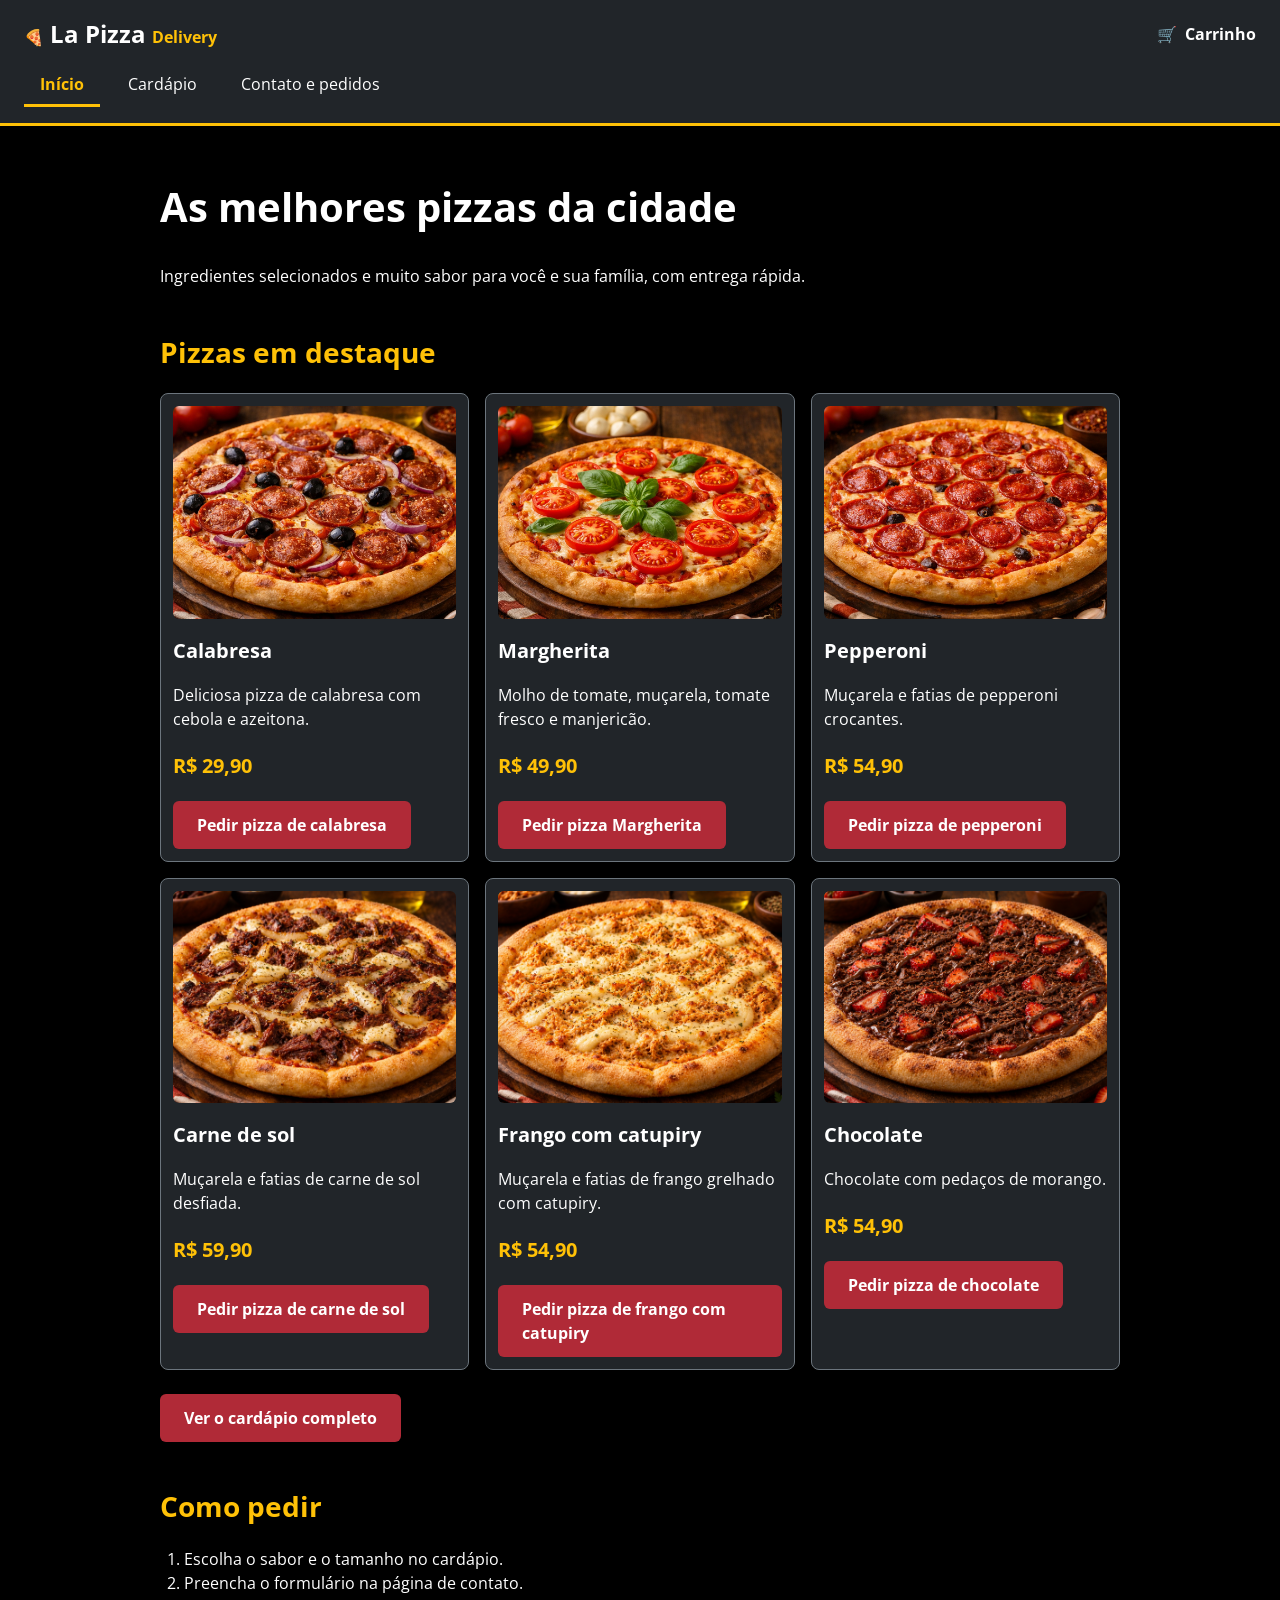
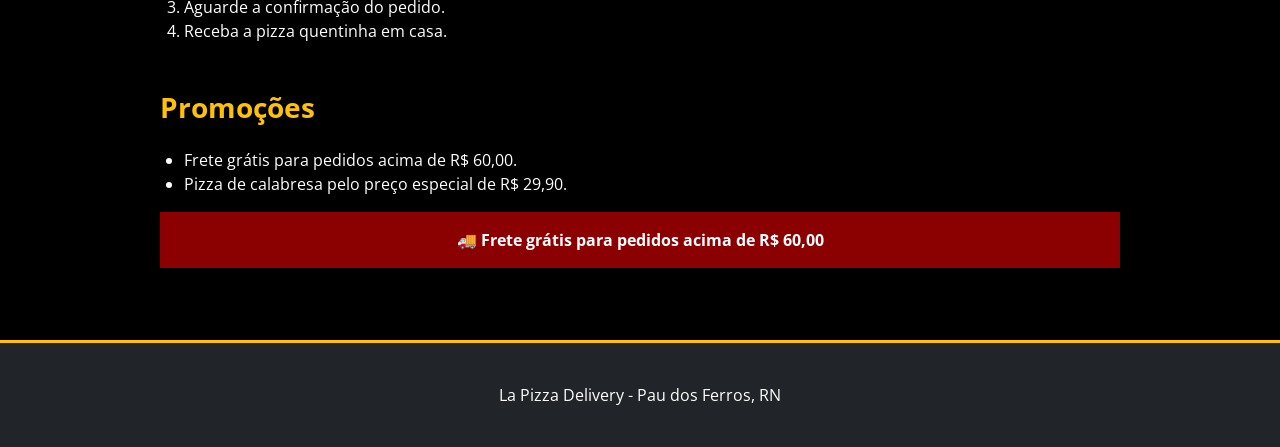
==== index.html @ 9c534f5b "adicionando opções cardápio" ====
<!DOCTYPE html>
<html lang="pt-BR">
<head>
  <meta charset="UTF-8">
  <meta name="viewport" content="width=device-width, initial-scale=1.0">
  <title>La Pizza - Início</title>
  <link rel="stylesheet" href="css/estilo.css">
  <link rel="preconnect" href="https://fonts.googleapis.com">
  <link rel="preconnect" href="https://fonts.gstatic.com" crossorigin>
  <link href="https://fonts.googleapis.com/css2?family=Open+Sans:ital,wght@0,300..800;1,300..800&family=Roboto+Slab:wght@900&display=swap" rel="stylesheet">
</head>
<body>
  <header>
    <p class="marca"><span aria-hidden="true">🍕</span> La Pizza <span>Delivery</span></p>
    <a class="carrinho" href="#"><span aria-hidden="true">🛒</span> Carrinho</a>
    <nav aria-label="Menu principal">
      <ul>
        <li><a href="index.html" aria-current="page">Início</a></li>
        <li><a href="cardapio.html">Cardápio</a></li>
        <li><a href="contato.html">Contato e pedidos</a></li>
      </ul>
    </nav>
  </header>

  <main>
    <section>
      <h1>As melhores pizzas da cidade</h1>
      <p>Ingredientes selecionados e muito sabor para você e sua família, com entrega rápida.</p>
    </section>

    <section>
      <h2>Pizzas em destaque</h2>

      <div class="cartoes">
        <article class="cartao">
          <img src="./img/pizza-1.jpeg" alt="Pizza de calabresa com fatias de calabresa, azeitonas pretas e cebola roxa sobre tábua de madeira">
          <h3>Calabresa</h3>
          <p>Deliciosa pizza de calabresa com cebola e azeitona.</p>
          <p class="preco">R$ 29,90</p>
          <a class="botao" href="contato.html">Pedir pizza de calabresa</a>
        </article>

        <article class="cartao">
          <img src="img/pizza-2.jpeg" alt="Pizza Margherita com rodelas de tomate, muçarela e folhas de manjericão fresco">
          <h3>Margherita</h3>
          <p>Molho de tomate, muçarela, tomate fresco e manjericão.</p>
          <p class="preco">R$ 49,90</p>
          <a class="botao" href="contato.html">Pedir pizza Margherita</a>
        </article>

        <article class="cartao">
          <img src="img/pizza-3.jpeg" alt="Pizza de pepperoni com muçarela derretida sobre tábua de madeira">
          <h3>Pepperoni</h3>
          <p>Muçarela e fatias de pepperoni crocantes.</p>
          <p class="preco">R$ 54,90</p>
          <a class="botao" href="contato.html">Pedir pizza de pepperoni</a>
        </article>

        <article class="cartao">
          <img src="img/pizza-4.png" alt="Pizza de carne de sol com muçarela derretida sobre tábua de madeira">
          <h3>Carne de sol</h3>
          <p>Muçarela e fatias de carne de sol desfiada.</p>
          <p class="preco">R$ 59,90</p>
          <a class="botao" href="contato.html">Pedir pizza de carne de sol</a>
        </article>

        <article class="cartao">
          <img src="img/pizza-5.png" alt="Pizza de frango com catupiry sobre tábua de madeira">
          <h3>Frango com catupiry</h3>
          <p>Muçarela e fatias de frango grelhado com catupiry.</p>
          <p class="preco">R$ 54,90</p>
          <a class="botao" href="contato.html">Pedir pizza de frango com catupiry</a>
        </article>

        <article class="cartao">
          <img src="img/pizza-6.png" alt="Pizza de chocolate com muçarela derretida sobre tábua de madeira">
          <h3>Chocolate</h3>
          <p>Chocolate com pedaços de morango.</p>
          <p class="preco">R$ 54,90</p>
          <a class="botao" href="contato.html">Pedir pizza de chocolate</a>
        </article>
      </div>

      <p><a class="botao"  href="cardapio.html">Ver o cardápio completo</a></p>

    </section>

    <section>
      <h2>Como pedir</h2>
      <ol>
        <li>Escolha o sabor e o tamanho no cardápio.</li>
        <li>Preencha o formulário na página de contato.</li>
        <li>Aguarde a confirmação do pedido.</li>
        <li>Receba a pizza quentinha em casa.</li>
      </ol>
    </section>

    <section>
      <h2>Promoções</h2>

      <ul>
        <li>Frete grátis para pedidos acima de R$ 60,00.</li>
        <li>Pizza de calabresa pelo preço especial de R$ 29,90.</li>
      </ul>

      <p class="promocao">🚚 Frete grátis para pedidos acima de R$ 60,00</p>
    </section>
  </main>

  <footer>
    <p>La Pizza Delivery - Pau dos Ferros, RN</p>

  </footer>
</body>
</html>
---- css/estilo.css ----
:root {
  /* Cores */
  --cor-fundo: #000000;
  --cor-superficie: #212529;
  --cor-texto: #ffffff;
  --cor-destaque: #ffc107;
  --cor-link: #ff6b6b;
  --cor-botao: #b02a37;
  --cor-promocao: #8b0000;
  --cor-borda: #6c757d;
  --cor-campo-fundo: #ffffff;
  --cor-campo-texto: #000000;

  /* Tipografia */
  --fonte-titulo: "Open Sans", sans-serif;
  --fonte-texto: "Open Sans", sans-serif;
  --tamanho-texto: 16px;
  --tamanho-h1: 40px;
  --tamanho-h2: 28px;
  --tamanho-h3: 20px;
}

/* Base */
body {
  background-color: var(--cor-fundo);
  color: var(--cor-texto);
  font-family: var(--fonte-texto);
  font-size: var(--tamanho-texto);
  line-height: 1.5;
  margin: 0;
}

h1, h2, h3 {
  font-family: var(--fonte-titulo);
  line-height: 1.2;
}

h1 {
  font-size: var(--tamanho-h1);
}

h2 {
  font-size: var(--tamanho-h2); color: var(--cor-destaque);
}

h3 {
  font-size: var(--tamanho-h3);
}

a {
  color: var(--cor-link);
}

a:hover {
  color: var(--cor-destaque);
 }

a:focus, input:focus, select:focus, textarea:focus {
  outline: 3px solid var(--cor-destaque);
  outline-offset: 2px;
}

/* Cabeçalho e menu */
header {
  background-color: var(--cor-superficie);
  padding: 16px 24px;
  border-bottom: 3px solid var(--cor-destaque);
  display: flex;
  flex-wrap: wrap;
  align-items: center;
  justify-content: space-between;
}

header nav {
  flex-basis: 100%;
}

.carrinho {
  display: inline-flex;
  align-items: center;
  gap: 8px;
  margin-left: auto;
  color: var(--cor-texto);
  text-decoration: none;
  font-weight: bold;
}

.carrinho:hover {
  color: var(--cor-destaque);
}

.marca {
  font-family: var(--fonte-titulo);
  font-size: 24px;
  font-weight: bold;
  margin: 0;
}

.marca span {
  color: var(--cor-destaque);
  font-size: 16px;
}

nav ul {
  list-style: none;
  margin: 12px 0 0;
  padding: 0;
}
nav li {
  display: inline-block;
  margin-right: 8px;
}
nav a {
  display: inline-block;
  padding: 8px 16px;
  color: var(--cor-texto);
  text-decoration: none;
}
nav a:hover {
  color: var(--cor-destaque);
}

nav a[aria-current="page"] {
  color: var(--cor-destaque);
  border-bottom: 3px solid var(--cor-destaque);
  font-weight: bold;
}

/* Conteúdo  */
main {
  max-width: 960px;
  margin: 0 auto;
  padding: 24px;
}

section {
  margin-bottom: 48px;
}

.botao {
  display: inline-block;
  padding: 12px 24px;
  background-color: var(--cor-botao);
  color: var(--cor-texto);
  text-decoration: none;
  font-weight: bold;
  border: 0;
  border-radius: 6px;
  font-size: var(--tamanho-texto);
  font-family: var(--fonte-texto);
  cursor: pointer;
}
.botao:hover {
  background-color: var(--cor-promocao);
  color: var(--cor-texto);
}

.preco {
  color: var(--cor-destaque);
  font-weight: bold;
  font-size: 20px;
}

.promocao {
  background-color: var(--cor-promocao);
  padding: 16px;
  text-align: center;
  font-weight: bold;
  margin: 0;
}

/* Cartões de pizza  */
.cartoes {
  display: grid;
  grid-template-columns: repeat(3, 1fr);
  gap: 16px;
  margin-bottom: 24px;
}

.cartao {
  background-color: var(--cor-superficie);
  border: 1px solid var(--cor-borda);
  border-radius: 8px;
  padding: 12px;
  margin: 0;
}
.cartao img {
  display: block;
  width: 100%;
  aspect-ratio: 4 / 3;
  object-fit: cover;
  border-radius: 6px;
}

/* Galeria  */
.galeria figure {
  display: inline-block;
  width: 280px;
  margin: 0 16px 16px 0;
  vertical-align: top;
}
.galeria img {
  width: 100%;
  border-radius: 6px;

}
.galeria figcaption {
  padding-top: 8px;
}

/* Listas */
ol, ul {
  padding-left: 24px;
}

dt {
  color: var(--cor-destaque);
  font-weight: bold;
  margin-top: 16px;
}

dd {
  margin-left: 24px;
}

/* Tabela */
table {
  width: 100%;
  border-collapse: collapse;
  background-color: var(--cor-superficie);
}
caption {
  text-align: left;
  padding: 8px 0;
  color: var(--cor-destaque);
  font-weight: bold;
}

th, td {
  border: 1px solid var(--cor-borda);
  padding: 12px;
  text-align: left;
}

thead th {
  background-color: var(--cor-promocao);
}

/* Formulário */
form {
  background-color: var(--cor-superficie);
  border: 1px solid var(--cor-borda);
  border-radius: 8px;
  padding: 24px;
}

label {
  display: block;
  margin-top: 16px;
  font-weight: bold;
}

input[type="text"], 
input[type="email"], 
input[type="tel"], 
select, 
textarea {
  display: block;
  width: 100%;
  max-width: 480px;
  padding: 10px;
  margin-top: 4px;
  background-color: var(--cor-campo-fundo);
  color: var(--cor-campo-texto);
  border: 1px solid var(--cor-borda);
  border-radius: 4px;
  font-family: var(--fonte-texto);
  font-size: var(--tamanho-texto);
}

fieldset {
  border: 1px solid var(--cor-borda);
  margin-top: 16px;
}

legend {
  font-weight: bold;
  padding: 0 8px;
}

fieldset label, label.opcao {
  display: inline-block;
  font-weight: normal;
  margin-top: 8px;
  margin-right: 16px;
}

form .botao {
  margin-top: 24px;
}

/* Rodapé */
footer {
  background-color: var(--cor-superficie);
  border-top: 3px solid var(--cor-destaque);
  padding: 24px;
  text-align: center;
}
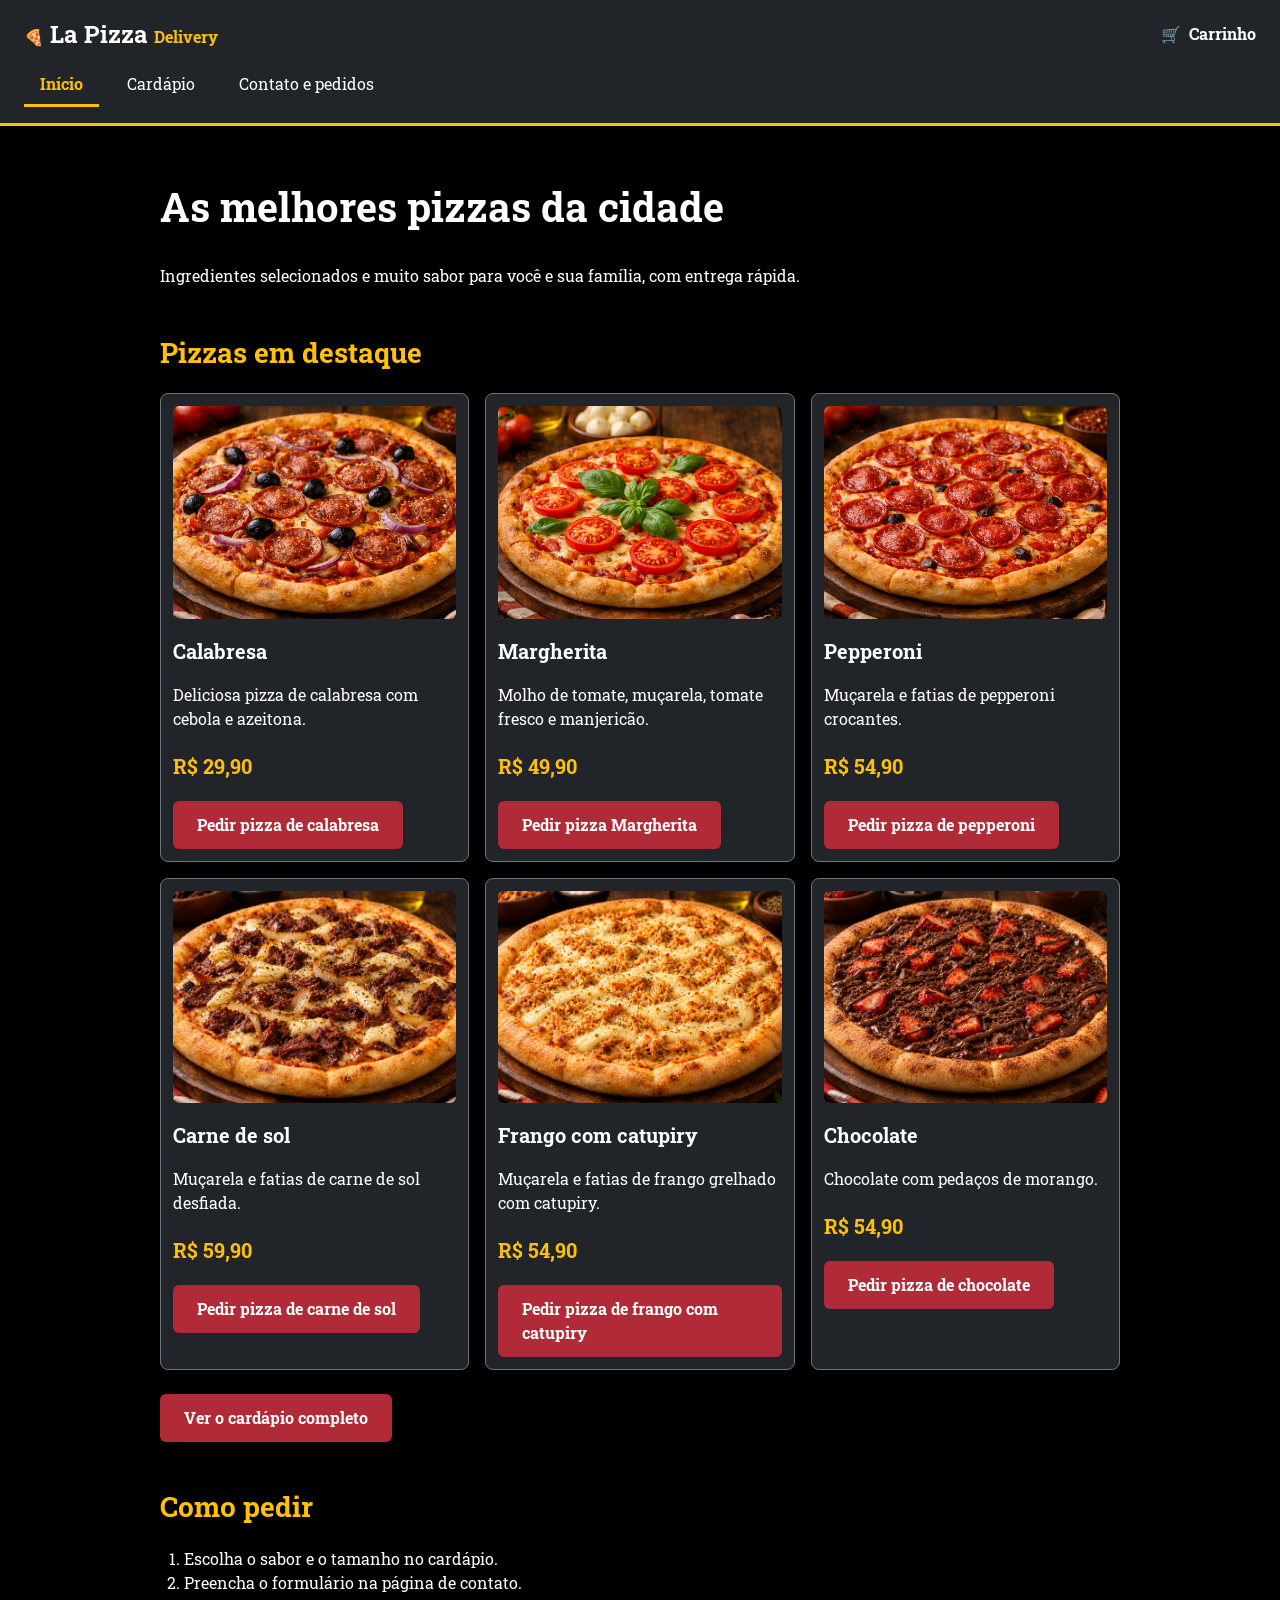
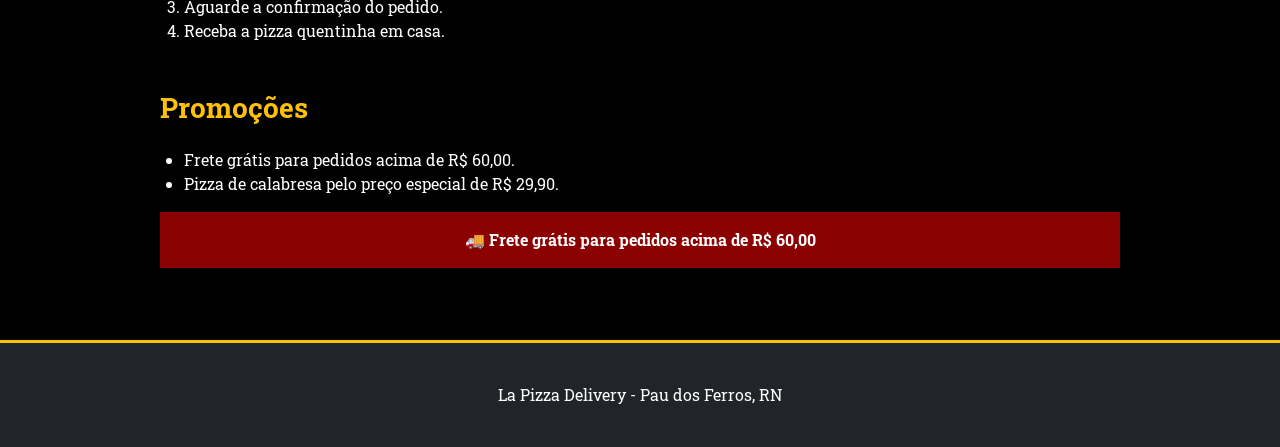
==== commit be626082: "alternado a font-family" ====
--- a/index.html
+++ b/index.html
@@ -8,6 +8,9 @@
   <link rel="preconnect" href="https://fonts.googleapis.com">
   <link rel="preconnect" href="https://fonts.gstatic.com" crossorigin>
   <link href="https://fonts.googleapis.com/css2?family=Open+Sans:ital,wght@0,300..800;1,300..800&family=Roboto+Slab:wght@900&display=swap" rel="stylesheet">
+  <link rel="preconnect" href="https://fonts.googleapis.com">
+  <link rel="preconnect" href="https://fonts.gstatic.com" crossorigin>
+  <link href="https://fonts.googleapis.com/css2?family=Isometra&family=Open+Sans:ital,wght@0,300..800;1,300..800&family=Roboto+Slab:wght@900&family=Roboto:ital,wght@0,100..900;1,100..900&display=swap" rel="stylesheet">
 </head>
 <body>
   <header>
--- a/css/estilo.css
+++ b/css/estilo.css
@@ -12,8 +12,8 @@
   --cor-campo-texto: #000000;
 
   /* Tipografia */
-  --fonte-titulo: "Open Sans", sans-serif;
-  --fonte-texto: "Open Sans", sans-serif;
+  --fonte-titulo: "Roboto Slab", sans-serif;
+  --fonte-texto: "Roboto Slab", sans-serif;
   --tamanho-texto: 16px;
   --tamanho-h1: 40px;
   --tamanho-h2: 28px;
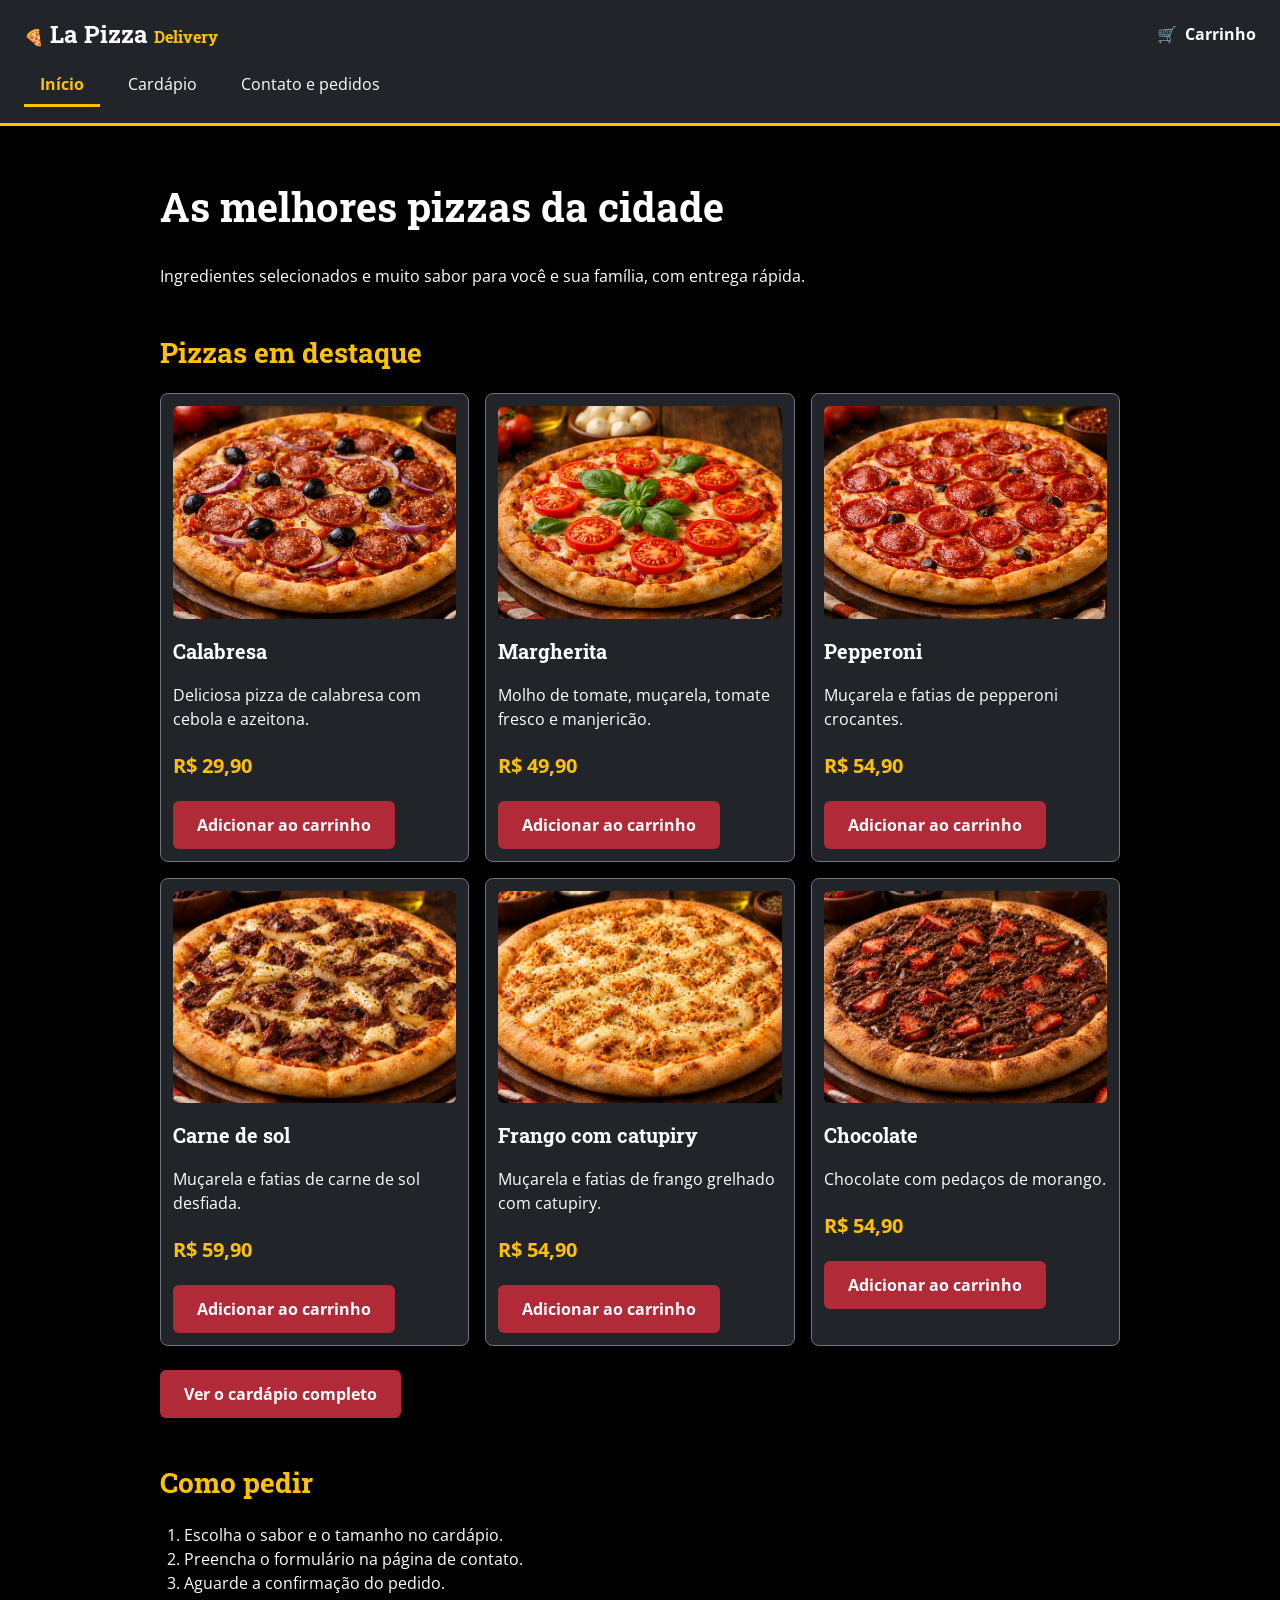
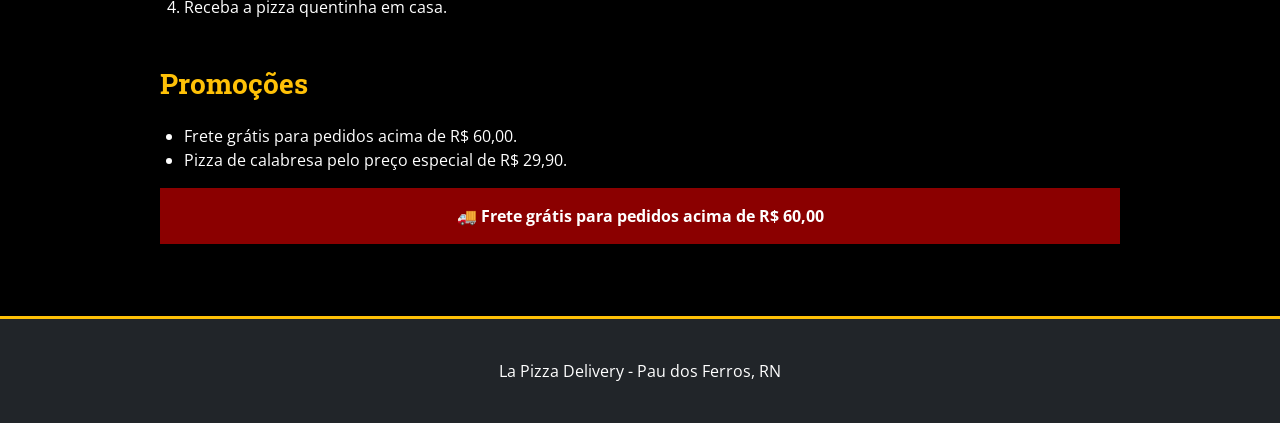
==== commit 8949aa45: "mudando texto do botão" ====
--- a/index.html
+++ b/index.html
@@ -40,7 +40,7 @@
           <h3>Calabresa</h3>
           <p>Deliciosa pizza de calabresa com cebola e azeitona.</p>
           <p class="preco">R$ 29,90</p>
-          <a class="botao" href="contato.html">Pedir pizza de calabresa</a>
+          <a class="botao" href="contato.html">Adicionar ao carrinho</a>
         </article>
 
         <article class="cartao">
@@ -48,7 +48,7 @@
           <h3>Margherita</h3>
           <p>Molho de tomate, muçarela, tomate fresco e manjericão.</p>
           <p class="preco">R$ 49,90</p>
-          <a class="botao" href="contato.html">Pedir pizza Margherita</a>
+          <a class="botao" href="contato.html">Adicionar ao carrinho</a>
         </article>
 
         <article class="cartao">
@@ -56,7 +56,7 @@
           <h3>Pepperoni</h3>
           <p>Muçarela e fatias de pepperoni crocantes.</p>
           <p class="preco">R$ 54,90</p>
-          <a class="botao" href="contato.html">Pedir pizza de pepperoni</a>
+          <a class="botao" href="contato.html">Adicionar ao carrinho</a>
         </article>
 
         <article class="cartao">
@@ -64,7 +64,7 @@
           <h3>Carne de sol</h3>
           <p>Muçarela e fatias de carne de sol desfiada.</p>
           <p class="preco">R$ 59,90</p>
-          <a class="botao" href="contato.html">Pedir pizza de carne de sol</a>
+          <a class="botao" href="contato.html">Adicionar ao carrinho</a>
         </article>
 
         <article class="cartao">
@@ -72,7 +72,7 @@
           <h3>Frango com catupiry</h3>
           <p>Muçarela e fatias de frango grelhado com catupiry.</p>
           <p class="preco">R$ 54,90</p>
-          <a class="botao" href="contato.html">Pedir pizza de frango com catupiry</a>
+          <a class="botao" href="contato.html">Adicionar ao carrinho</a>
         </article>
 
         <article class="cartao">
@@ -80,7 +80,7 @@
           <h3>Chocolate</h3>
           <p>Chocolate com pedaços de morango.</p>
           <p class="preco">R$ 54,90</p>
-          <a class="botao" href="contato.html">Pedir pizza de chocolate</a>
+          <a class="botao" href="contato.html">Adicionar ao carrinho</a>
         </article>
       </div>
 
--- a/css/estilo.css
+++ b/css/estilo.css
@@ -13,7 +13,7 @@
 
   /* Tipografia */
   --fonte-titulo: "Roboto Slab", sans-serif;
-  --fonte-texto: "Roboto Slab", sans-serif;
+  --fonte-texto: "Open Sans", sans-serif;
   --tamanho-texto: 16px;
   --tamanho-h1: 40px;
   --tamanho-h2: 28px;
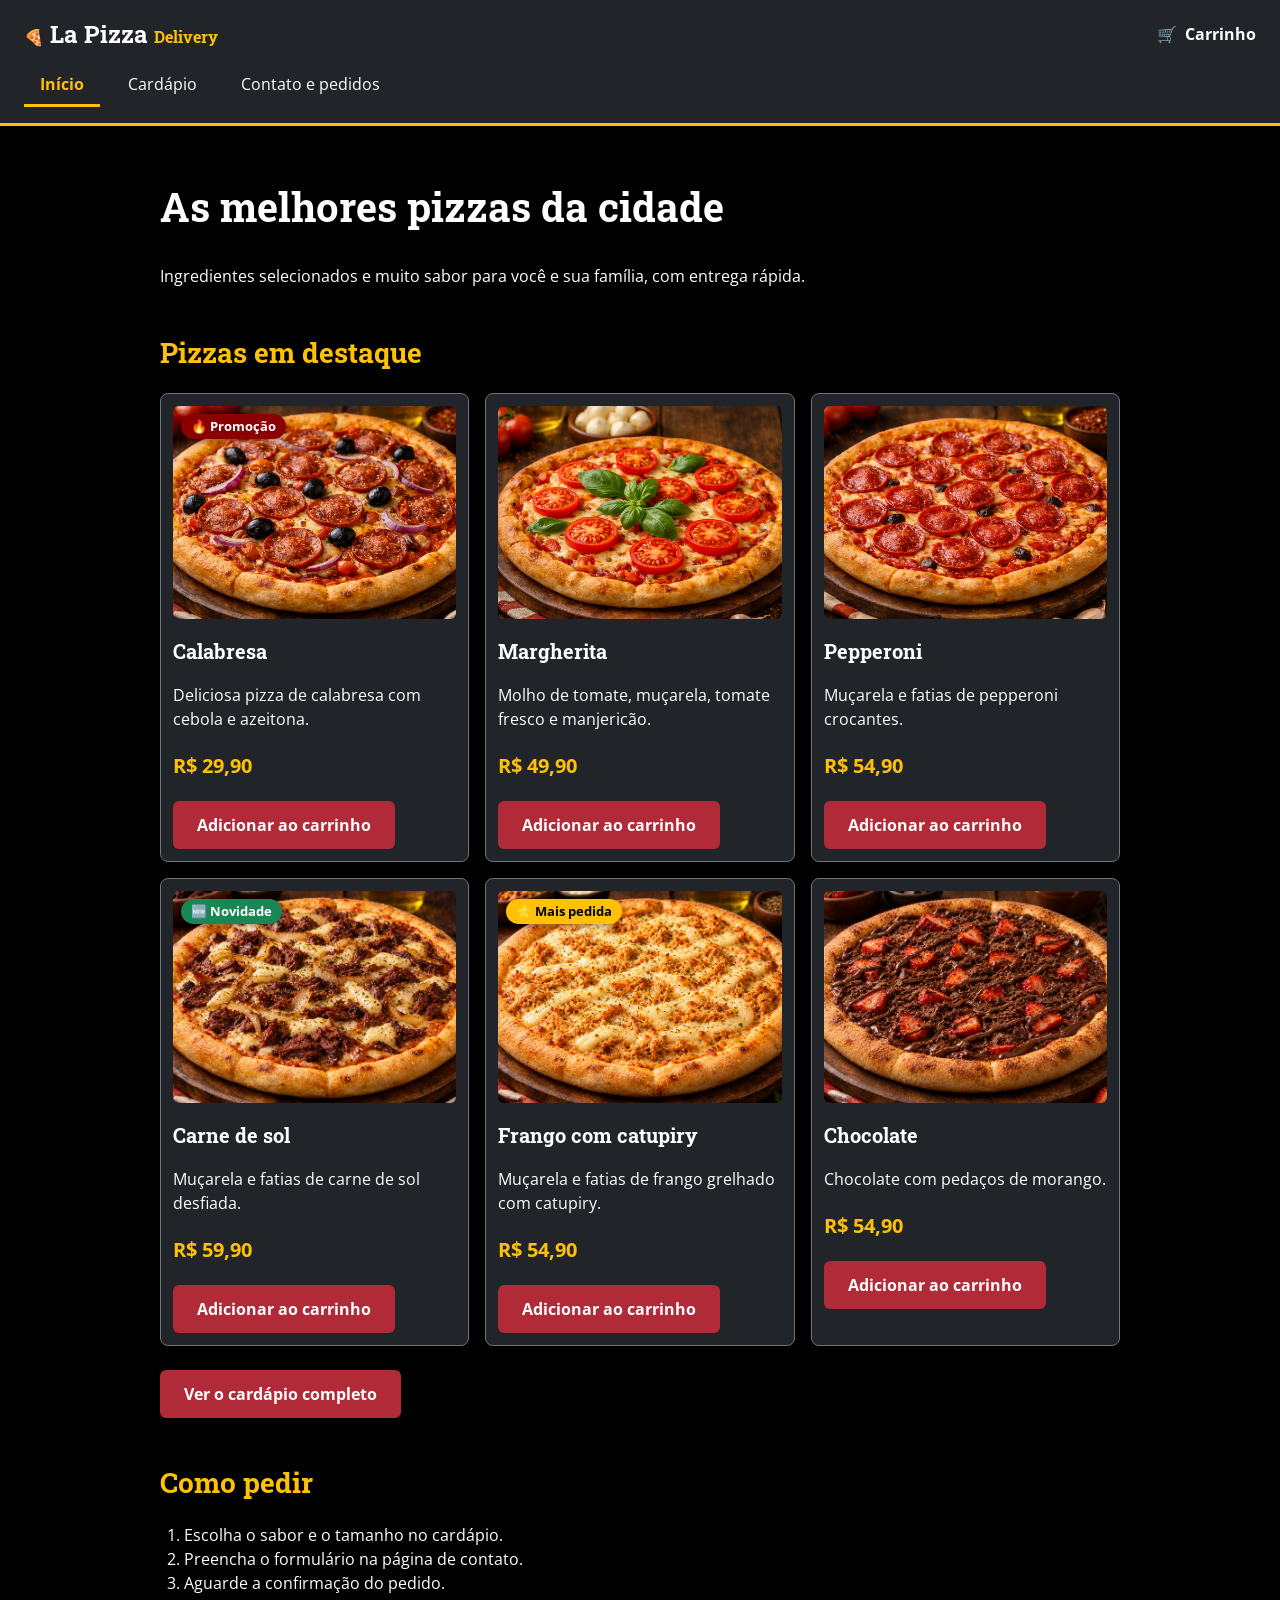
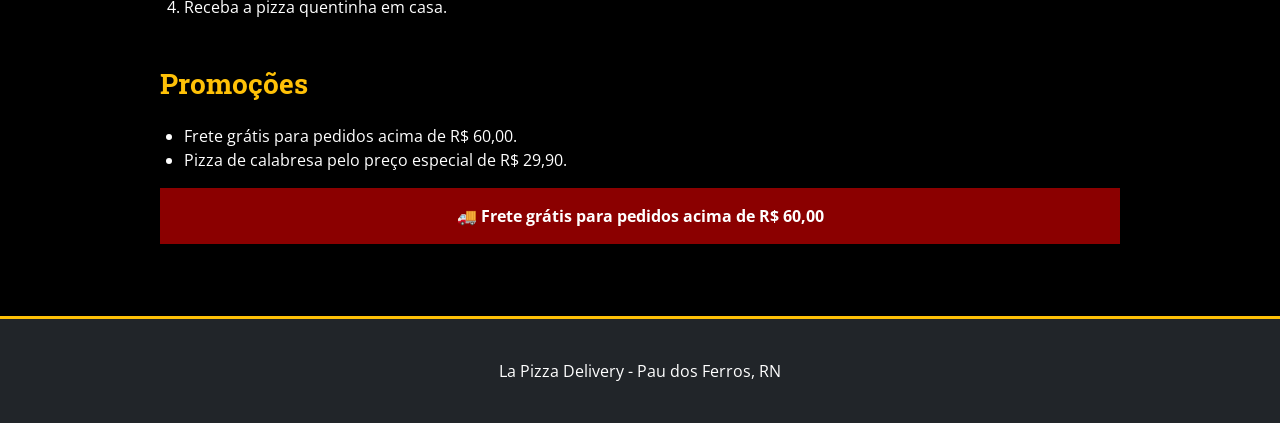
==== commit 2b8f448f: "adicionando destaque para pizza popular, novidade e promoção" ====
--- a/index.html
+++ b/index.html
@@ -35,7 +35,8 @@
       <h2>Pizzas em destaque</h2>
 
       <div class="cartoes">
-        <article class="cartao">
+        <article class="cartao cartao-destaque">
+          <span class="selo selo-promocao">🔥 Promoção</span>
           <img src="./img/pizza-1.jpeg" alt="Pizza de calabresa com fatias de calabresa, azeitonas pretas e cebola roxa sobre tábua de madeira">
           <h3>Calabresa</h3>
           <p>Deliciosa pizza de calabresa com cebola e azeitona.</p>
@@ -59,7 +60,8 @@
           <a class="botao" href="contato.html">Adicionar ao carrinho</a>
         </article>
 
-        <article class="cartao">
+        <article class="cartao cartao-destaque">
+          <span class="selo selo-novidade">🆕 Novidade</span>
           <img src="img/pizza-4.png" alt="Pizza de carne de sol com muçarela derretida sobre tábua de madeira">
           <h3>Carne de sol</h3>
           <p>Muçarela e fatias de carne de sol desfiada.</p>
@@ -67,7 +69,8 @@
           <a class="botao" href="contato.html">Adicionar ao carrinho</a>
         </article>
 
-        <article class="cartao">
+        <article class="cartao cartao-destaque">
+          <span class="selo selo-popular">⭐ Mais pedida</span>
           <img src="img/pizza-5.png" alt="Pizza de frango com catupiry sobre tábua de madeira">
           <h3>Frango com catupiry</h3>
           <p>Muçarela e fatias de frango grelhado com catupiry.</p>
--- a/css/estilo.css
+++ b/css/estilo.css
@@ -53,12 +53,8 @@
 
 a:hover {
   color: var(--cor-destaque);
- }
-
-a:focus, input:focus, select:focus, textarea:focus {
-  outline: 3px solid var(--cor-destaque);
-  outline-offset: 2px;
-}
+}
+
 
 /* Cabeçalho e menu */
 header {
@@ -106,16 +102,19 @@
   margin: 12px 0 0;
   padding: 0;
 }
+
 nav li {
   display: inline-block;
   margin-right: 8px;
 }
+
 nav a {
   display: inline-block;
   padding: 8px 16px;
   color: var(--cor-texto);
   text-decoration: none;
 }
+
 nav a:hover {
   color: var(--cor-destaque);
 }
@@ -150,6 +149,7 @@
   font-family: var(--fonte-texto);
   cursor: pointer;
 }
+
 .botao:hover {
   background-color: var(--cor-promocao);
   color: var(--cor-texto);
@@ -184,12 +184,45 @@
   padding: 12px;
   margin: 0;
 }
+
 .cartao img {
   display: block;
   width: 100%;
   aspect-ratio: 4 / 3;
   object-fit: cover;
   border-radius: 6px;
+}
+
+.cartao-destaque {
+  position: relative;
+  overflow: hidden;
+}
+
+.selo {
+  position: absolute;
+  top: 20px;
+  left: 20px;
+  z-index: 1;
+  padding: 6px 10px;
+  border-radius: 999px;
+  color: var(--cor-texto);
+  font-weight: bold;
+  font-size: 13px;
+  line-height: 1;
+  box-shadow: 0 2px 6px rgba(0, 0, 0, 0.35);
+}
+
+.selo-popular {
+  background-color: var(--cor-destaque);
+  color: #000000
+}
+
+.selo-novidade {
+  background-color: #198754;
+}
+
+.selo-promocao {
+  background-color: var(--cor-promocao);
 }
 
 /* Galeria  */
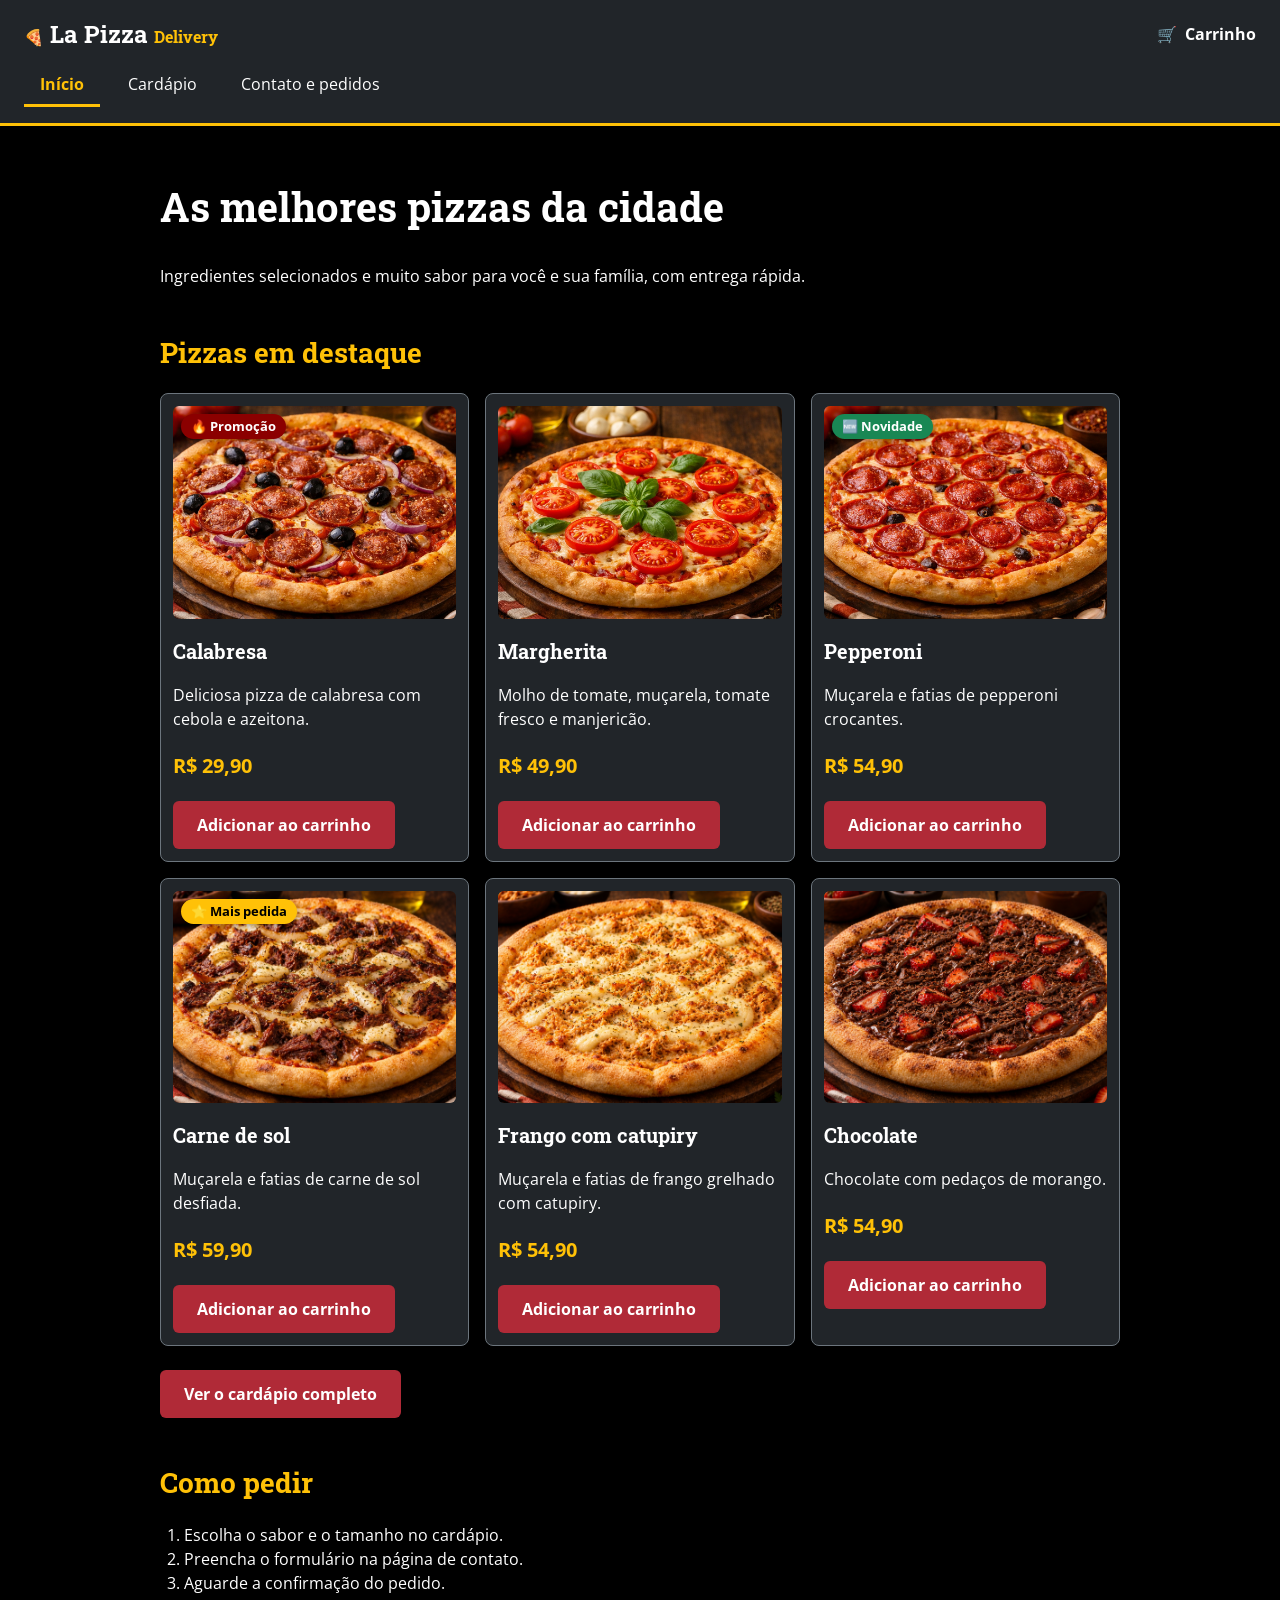
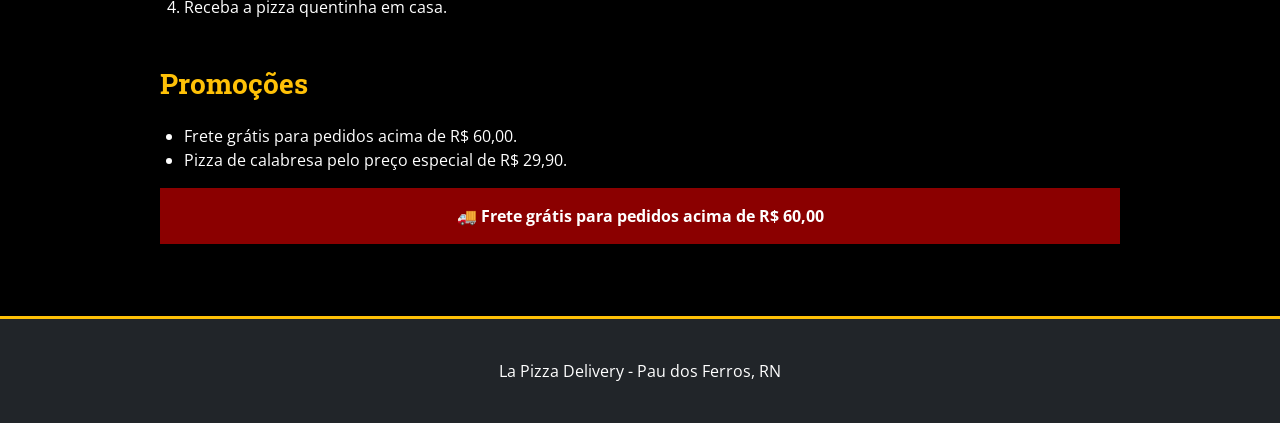
==== commit 95910ba9: "alterando o card de pizza" ====
--- a/index.html
+++ b/index.html
@@ -52,7 +52,8 @@
           <a class="botao" href="contato.html">Adicionar ao carrinho</a>
         </article>
 
-        <article class="cartao">
+        <article class="cartao cartao-destaque">
+          <span class="selo selo-novidade">🆕 Novidade</span>
           <img src="img/pizza-3.jpeg" alt="Pizza de pepperoni com muçarela derretida sobre tábua de madeira">
           <h3>Pepperoni</h3>
           <p>Muçarela e fatias de pepperoni crocantes.</p>
@@ -61,7 +62,7 @@
         </article>
 
         <article class="cartao cartao-destaque">
-          <span class="selo selo-novidade">🆕 Novidade</span>
+          <span class="selo selo-popular">⭐ Mais pedida</span>
           <img src="img/pizza-4.png" alt="Pizza de carne de sol com muçarela derretida sobre tábua de madeira">
           <h3>Carne de sol</h3>
           <p>Muçarela e fatias de carne de sol desfiada.</p>
@@ -69,8 +70,7 @@
           <a class="botao" href="contato.html">Adicionar ao carrinho</a>
         </article>
 
-        <article class="cartao cartao-destaque">
-          <span class="selo selo-popular">⭐ Mais pedida</span>
+        <article class="cartao">
           <img src="img/pizza-5.png" alt="Pizza de frango com catupiry sobre tábua de madeira">
           <h3>Frango com catupiry</h3>
           <p>Muçarela e fatias de frango grelhado com catupiry.</p>
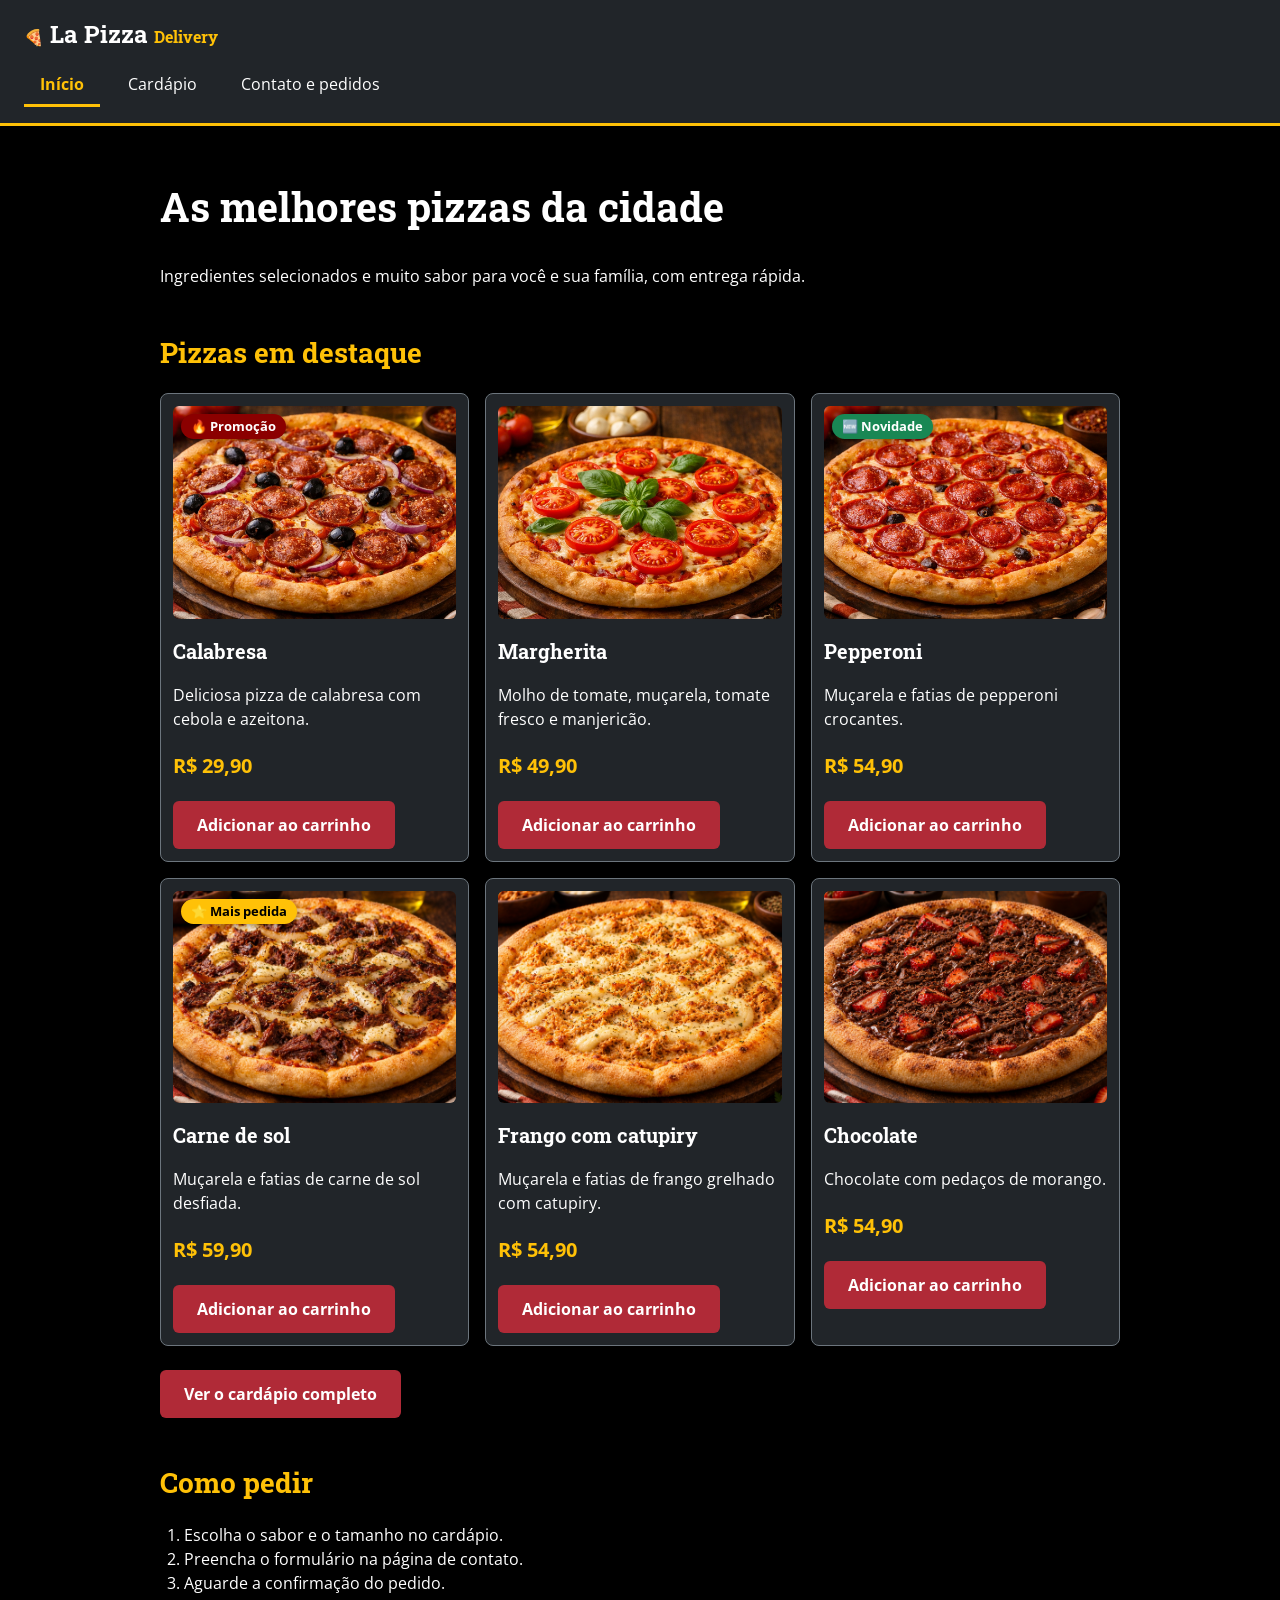
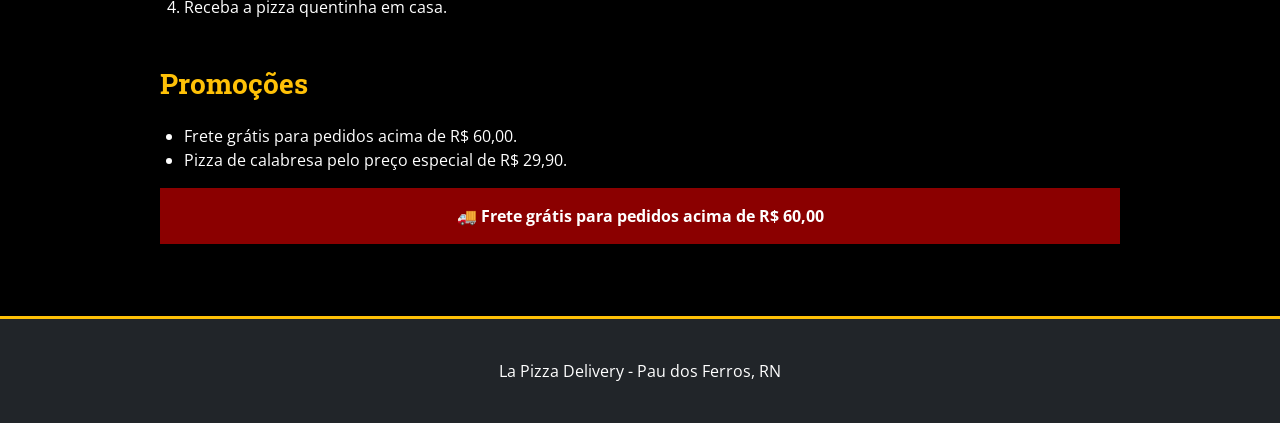
==== commit 5e03258d: "retirando carrinho" ====
--- a/index.html
+++ b/index.html
@@ -14,9 +14,8 @@
 </head>
 <body>
   <header>
-    <p class="marca"><span aria-hidden="true">🍕</span> La Pizza <span>Delivery</span></p>
-    <a class="carrinho" href="#"><span aria-hidden="true">🛒</span> Carrinho</a>
-    <nav aria-label="Menu principal">
+    <p class="marca"><span>🍕</span> La Pizza <span>Delivery</span></p>
+    <nav>
       <ul>
         <li><a href="index.html" aria-current="page">Início</a></li>
         <li><a href="cardapio.html">Cardápio</a></li>
--- a/css/estilo.css
+++ b/css/estilo.css
@@ -1,5 +1,4 @@
 :root {
-  /* Cores */
   --cor-fundo: #000000;
   --cor-superficie: #212529;
   --cor-texto: #ffffff;
@@ -11,7 +10,6 @@
   --cor-campo-fundo: #ffffff;
   --cor-campo-texto: #000000;
 
-  /* Tipografia */
   --fonte-titulo: "Roboto Slab", sans-serif;
   --fonte-texto: "Open Sans", sans-serif;
   --tamanho-texto: 16px;
@@ -20,7 +18,7 @@
   --tamanho-h3: 20px;
 }
 
-/* Base */
+/* BASE */
 body {
   background-color: var(--cor-fundo);
   color: var(--cor-texto);
@@ -55,8 +53,7 @@
   color: var(--cor-destaque);
 }
 
-
-/* Cabeçalho e menu */
+/* HEADER */
 header {
   background-color: var(--cor-superficie);
   padding: 16px 24px;
@@ -71,20 +68,6 @@
   flex-basis: 100%;
 }
 
-.carrinho {
-  display: inline-flex;
-  align-items: center;
-  gap: 8px;
-  margin-left: auto;
-  color: var(--cor-texto);
-  text-decoration: none;
-  font-weight: bold;
-}
-
-.carrinho:hover {
-  color: var(--cor-destaque);
-}
-
 .marca {
   font-family: var(--fonte-titulo);
   font-size: 24px;
@@ -125,7 +108,7 @@
   font-weight: bold;
 }
 
-/* Conteúdo  */
+/* MAIN */
 main {
   max-width: 960px;
   margin: 0 auto;
@@ -169,7 +152,7 @@
   margin: 0;
 }
 
-/* Cartões de pizza  */
+/* CARTÕES */
 .cartoes {
   display: grid;
   grid-template-columns: repeat(3, 1fr);
@@ -225,23 +208,6 @@
   background-color: var(--cor-promocao);
 }
 
-/* Galeria  */
-.galeria figure {
-  display: inline-block;
-  width: 280px;
-  margin: 0 16px 16px 0;
-  vertical-align: top;
-}
-.galeria img {
-  width: 100%;
-  border-radius: 6px;
-
-}
-.galeria figcaption {
-  padding-top: 8px;
-}
-
-/* Listas */
 ol, ul {
   padding-left: 24px;
 }
@@ -256,12 +222,13 @@
   margin-left: 24px;
 }
 
-/* Tabela */
+/* TABELA */
 table {
   width: 100%;
   border-collapse: collapse;
   background-color: var(--cor-superficie);
 }
+
 caption {
   text-align: left;
   padding: 8px 0;
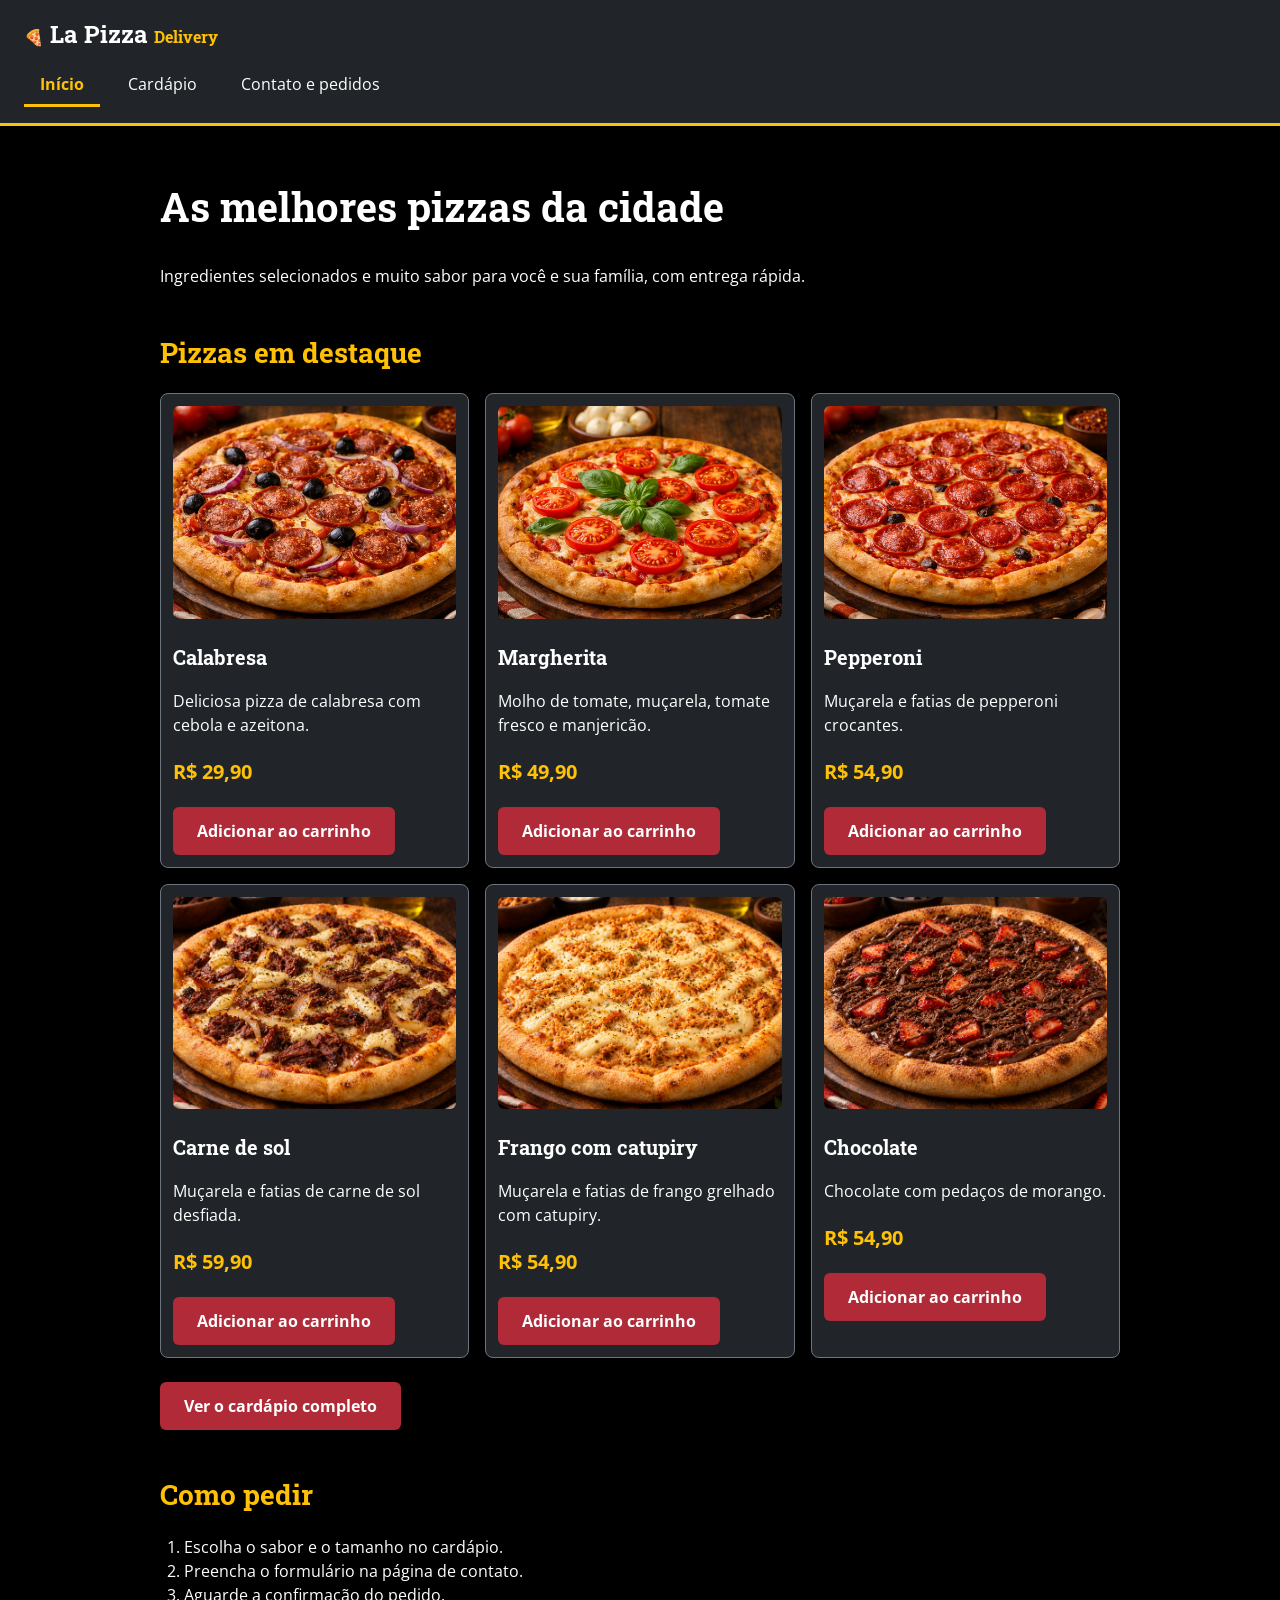
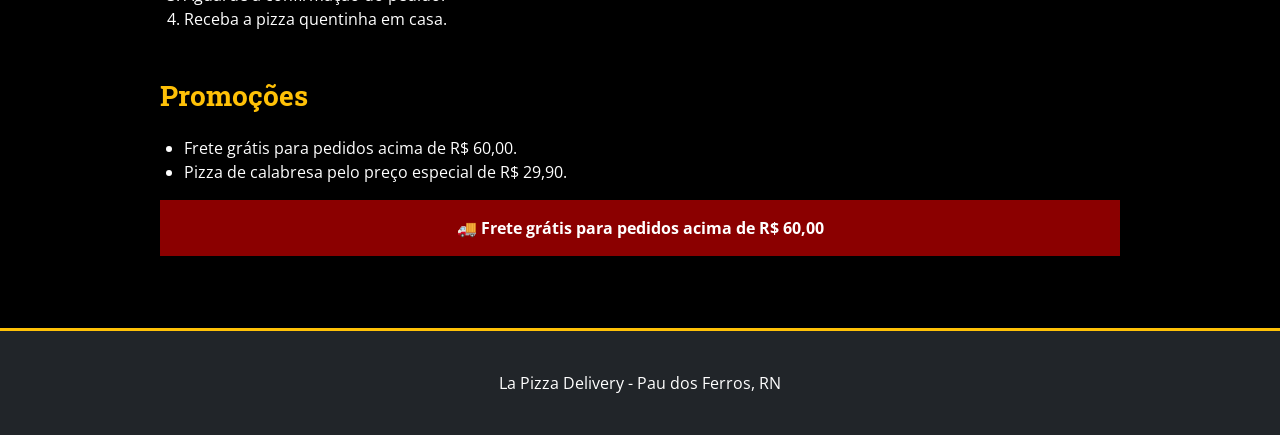
==== commit d2b3ccce: "retirando cartões de destaque" ====
--- a/index.html
+++ b/index.html
@@ -34,8 +34,7 @@
       <h2>Pizzas em destaque</h2>
 
       <div class="cartoes">
-        <article class="cartao cartao-destaque">
-          <span class="selo selo-promocao">🔥 Promoção</span>
+        <article class="cartao">
           <img src="./img/pizza-1.jpeg" alt="Pizza de calabresa com fatias de calabresa, azeitonas pretas e cebola roxa sobre tábua de madeira">
           <h3>Calabresa</h3>
           <p>Deliciosa pizza de calabresa com cebola e azeitona.</p>
@@ -51,8 +50,7 @@
           <a class="botao" href="contato.html">Adicionar ao carrinho</a>
         </article>
 
-        <article class="cartao cartao-destaque">
-          <span class="selo selo-novidade">🆕 Novidade</span>
+        <article class="cartao">
           <img src="img/pizza-3.jpeg" alt="Pizza de pepperoni com muçarela derretida sobre tábua de madeira">
           <h3>Pepperoni</h3>
           <p>Muçarela e fatias de pepperoni crocantes.</p>
@@ -60,8 +58,7 @@
           <a class="botao" href="contato.html">Adicionar ao carrinho</a>
         </article>
 
-        <article class="cartao cartao-destaque">
-          <span class="selo selo-popular">⭐ Mais pedida</span>
+        <article class="cartao">
           <img src="img/pizza-4.png" alt="Pizza de carne de sol com muçarela derretida sobre tábua de madeira">
           <h3>Carne de sol</h3>
           <p>Muçarela e fatias de carne de sol desfiada.</p>
--- a/css/estilo.css
+++ b/css/estilo.css
@@ -169,7 +169,6 @@
 }
 
 .cartao img {
-  display: block;
   width: 100%;
   aspect-ratio: 4 / 3;
   object-fit: cover;
@@ -181,32 +180,6 @@
   overflow: hidden;
 }
 
-.selo {
-  position: absolute;
-  top: 20px;
-  left: 20px;
-  z-index: 1;
-  padding: 6px 10px;
-  border-radius: 999px;
-  color: var(--cor-texto);
-  font-weight: bold;
-  font-size: 13px;
-  line-height: 1;
-  box-shadow: 0 2px 6px rgba(0, 0, 0, 0.35);
-}
-
-.selo-popular {
-  background-color: var(--cor-destaque);
-  color: #000000
-}
-
-.selo-novidade {
-  background-color: #198754;
-}
-
-.selo-promocao {
-  background-color: var(--cor-promocao);
-}
 
 ol, ul {
   padding-left: 24px;
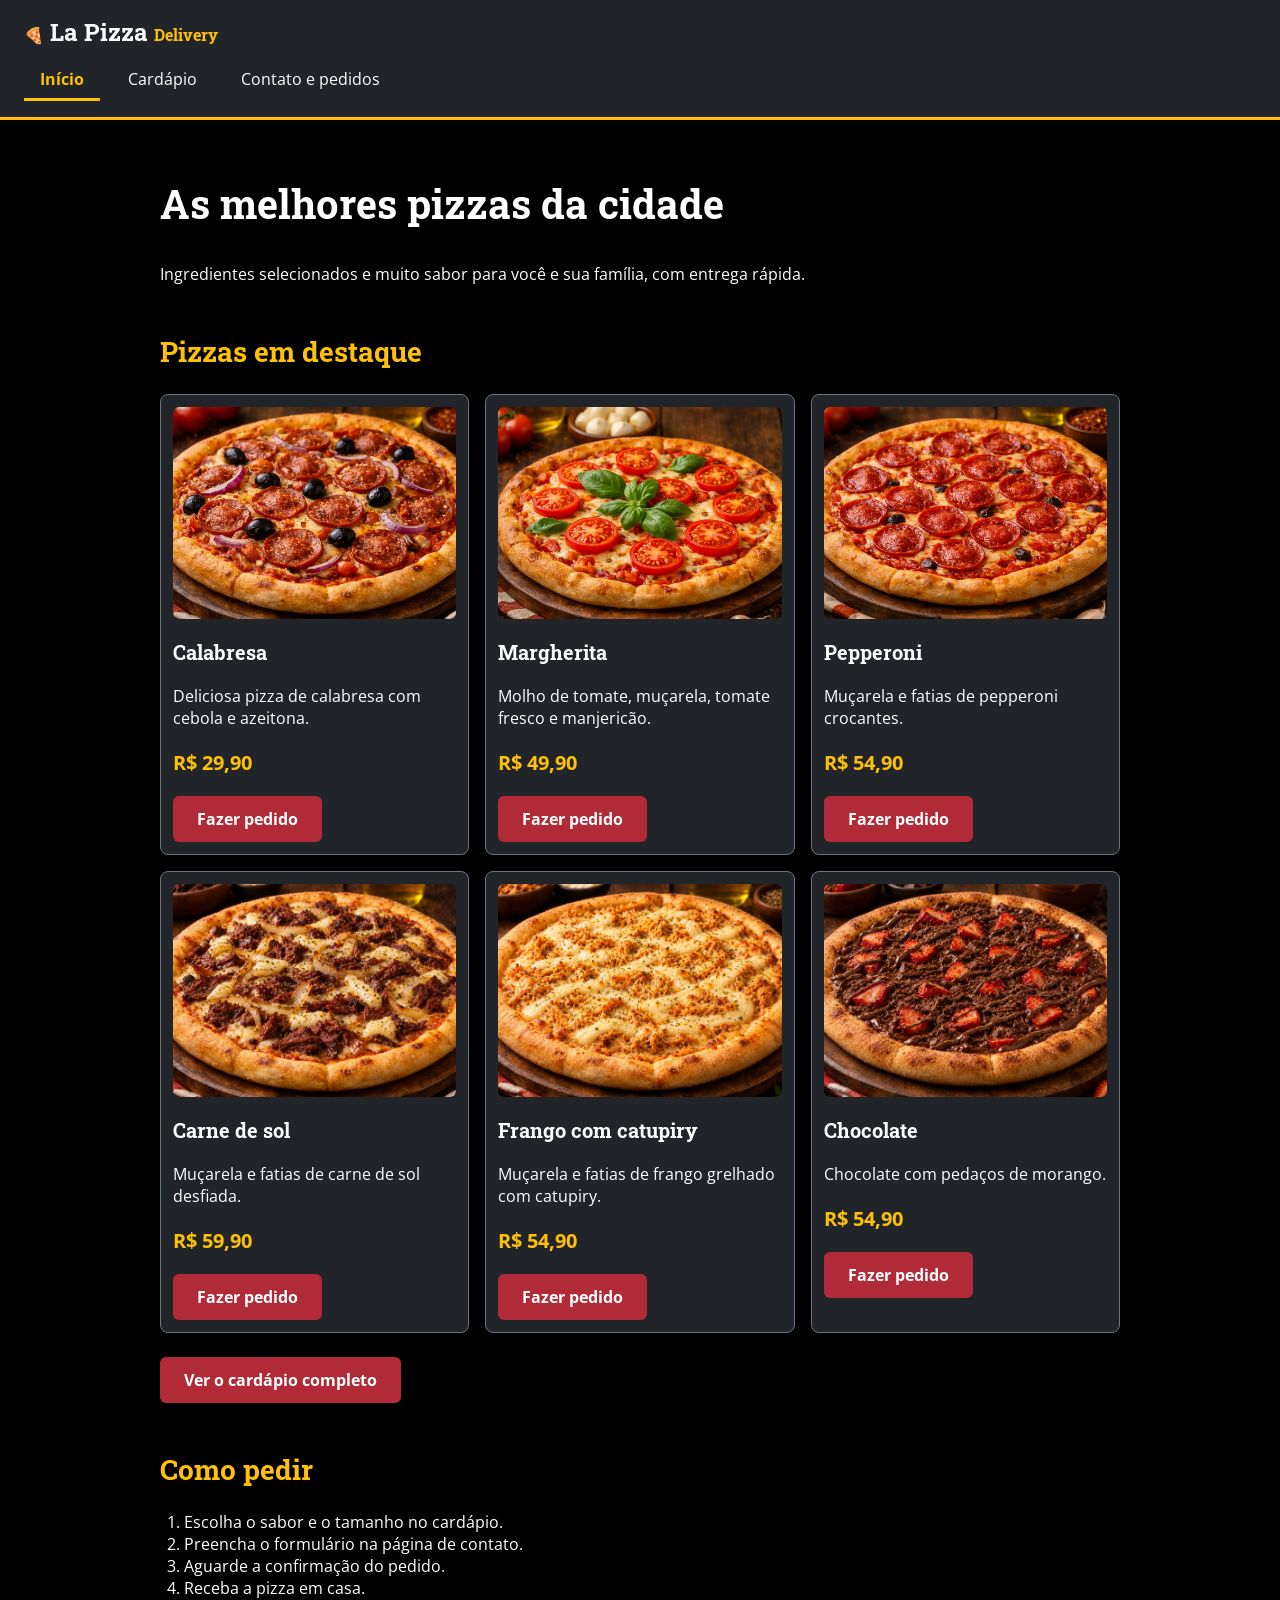
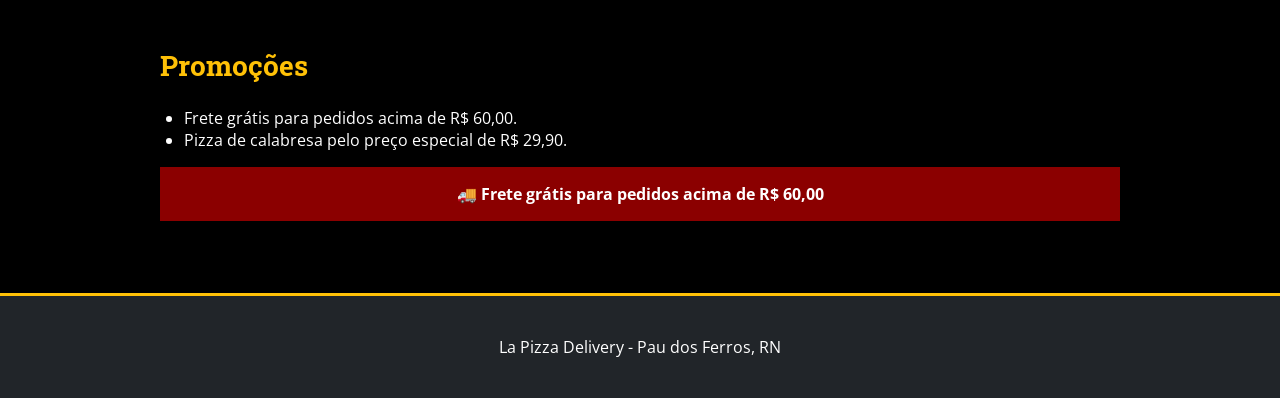
==== commit da6bb53e: "alterando botao do cartão de pizza" ====
--- a/index.html
+++ b/index.html
@@ -39,7 +39,7 @@
           <h3>Calabresa</h3>
           <p>Deliciosa pizza de calabresa com cebola e azeitona.</p>
           <p class="preco">R$ 29,90</p>
-          <a class="botao" href="contato.html">Adicionar ao carrinho</a>
+          <a class="botao" href="contato.html">Fazer pedido</a>
         </article>
 
         <article class="cartao">
@@ -47,7 +47,7 @@
           <h3>Margherita</h3>
           <p>Molho de tomate, muçarela, tomate fresco e manjericão.</p>
           <p class="preco">R$ 49,90</p>
-          <a class="botao" href="contato.html">Adicionar ao carrinho</a>
+          <a class="botao" href="contato.html">Fazer pedido</a>
         </article>
 
         <article class="cartao">
@@ -55,31 +55,31 @@
           <h3>Pepperoni</h3>
           <p>Muçarela e fatias de pepperoni crocantes.</p>
           <p class="preco">R$ 54,90</p>
-          <a class="botao" href="contato.html">Adicionar ao carrinho</a>
+          <a class="botao" href="contato.html">Fazer pedido</a>
         </article>
 
         <article class="cartao">
-          <img src="img/pizza-4.png" alt="Pizza de carne de sol com muçarela derretida sobre tábua de madeira">
+          <img src="img/pizza-4.jpg" alt="Pizza de carne de sol com muçarela derretida sobre tábua de madeira">
           <h3>Carne de sol</h3>
           <p>Muçarela e fatias de carne de sol desfiada.</p>
           <p class="preco">R$ 59,90</p>
-          <a class="botao" href="contato.html">Adicionar ao carrinho</a>
+          <a class="botao" href="contato.html">Fazer pedido</a>
         </article>
 
         <article class="cartao">
-          <img src="img/pizza-5.png" alt="Pizza de frango com catupiry sobre tábua de madeira">
+          <img src="img/pizza-5.jpg" alt="Pizza de frango com catupiry sobre tábua de madeira">
           <h3>Frango com catupiry</h3>
           <p>Muçarela e fatias de frango grelhado com catupiry.</p>
           <p class="preco">R$ 54,90</p>
-          <a class="botao" href="contato.html">Adicionar ao carrinho</a>
+          <a class="botao" href="contato.html">Fazer pedido</a>
         </article>
 
         <article class="cartao">
-          <img src="img/pizza-6.png" alt="Pizza de chocolate com muçarela derretida sobre tábua de madeira">
+          <img src="img/pizza-6.jpg" alt="Pizza de chocolate com muçarela derretida sobre tábua de madeira">
           <h3>Chocolate</h3>
           <p>Chocolate com pedaços de morango.</p>
           <p class="preco">R$ 54,90</p>
-          <a class="botao" href="contato.html">Adicionar ao carrinho</a>
+          <a class="botao" href="contato.html">Fazer pedido</a>
         </article>
       </div>
 
@@ -93,7 +93,7 @@
         <li>Escolha o sabor e o tamanho no cardápio.</li>
         <li>Preencha o formulário na página de contato.</li>
         <li>Aguarde a confirmação do pedido.</li>
-        <li>Receba a pizza quentinha em casa.</li>
+        <li>Receba a pizza em casa.</li>
       </ol>
     </section>
 
--- a/css/estilo.css
+++ b/css/estilo.css
@@ -24,13 +24,11 @@
   color: var(--cor-texto);
   font-family: var(--fonte-texto);
   font-size: var(--tamanho-texto);
-  line-height: 1.5;
   margin: 0;
 }
 
 h1, h2, h3 {
   font-family: var(--fonte-titulo);
-  line-height: 1.2;
 }
 
 h1 {
@@ -169,18 +167,15 @@
 }
 
 .cartao img {
+  display: block;
   width: 100%;
   aspect-ratio: 4 / 3;
   object-fit: cover;
   border-radius: 6px;
 }
 
-.cartao-destaque {
-  position: relative;
-  overflow: hidden;
-}
-
-
+
+/* LISTAS */
 ol, ul {
   padding-left: 24px;
 }
@@ -270,6 +265,7 @@
 
 form .botao {
   margin-top: 24px;
+  display: block;
 }
 
 /* Rodapé */
